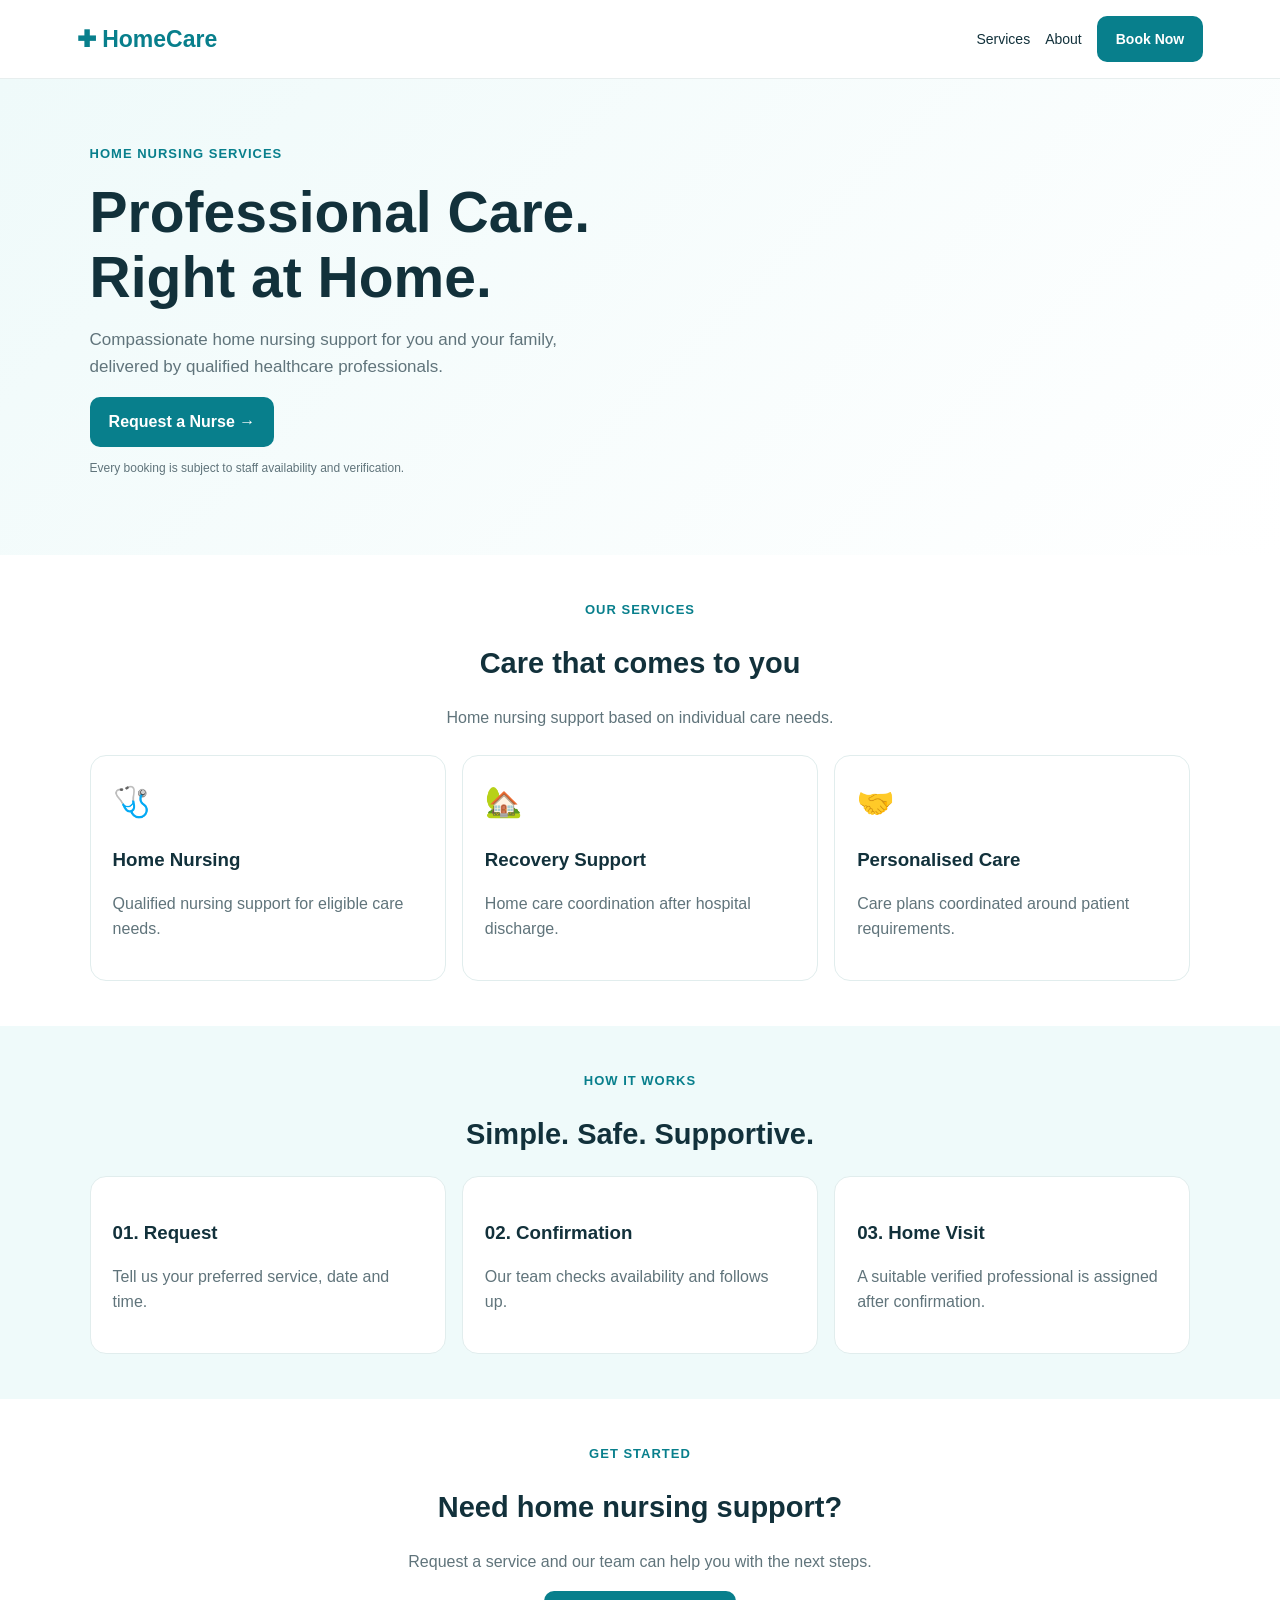
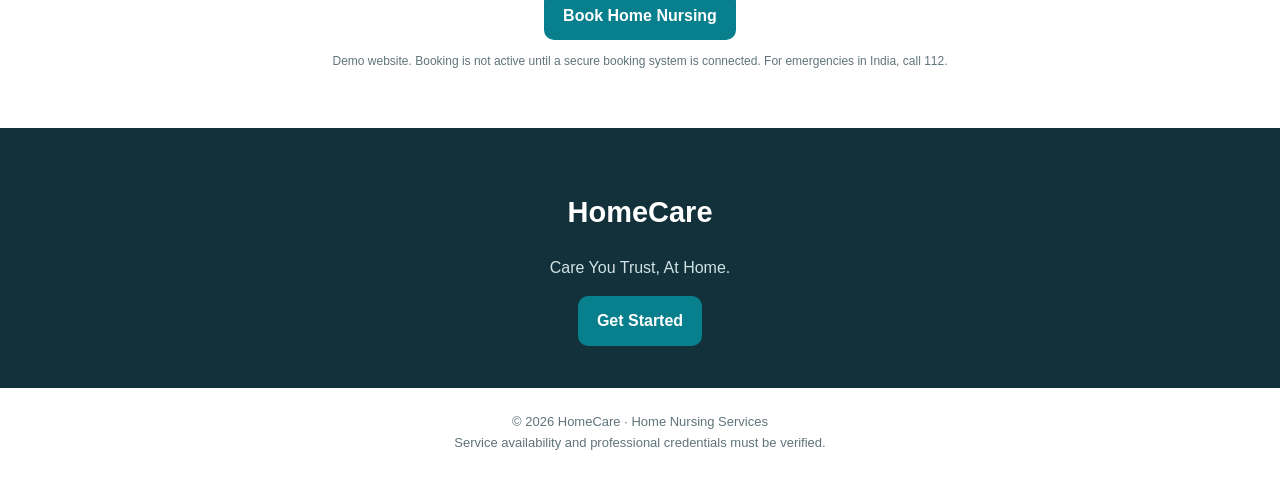
==== index.html @ a0c60fb2 "Create index.html" ====
<!DOCTYPE html>
<html lang="en">
<head>
<meta charset="UTF-8">
<meta name="viewport" content="width=device-width, initial-scale=1.0">
<meta name="theme-color" content="#087f8c">
<title>HomeCare | Home Nursing Services</title>
<style>
:root {
  --teal: #087f8c;
  --dark: #12313b;
  --light: #effafa;
  --muted: #60747b;
}
* { box-sizing: border-box; }
body {
  margin: 0;
  font-family: Arial, sans-serif;
  color: var(--dark);
  background: #fff;
  line-height: 1.6;
}
header {
  padding: 16px 6%;
  display: flex;
  align-items: center;
  justify-content: space-between;
  gap: 12px;
  border-bottom: 1px solid #e7eeee;
}
.logo { font-size: 23px; font-weight: 800; color: var(--teal); }
nav { display: flex; gap: 15px; align-items: center; }
nav a { color: var(--dark); text-decoration: none; font-size: 14px; }
.btn {
  display: inline-block;
  background: var(--teal);
  color: white;
  padding: 12px 19px;
  border-radius: 10px;
  text-decoration: none;
  border: 0;
  font-weight: 700;
  cursor: pointer;
}
.hero {
  padding: 65px 7%;
  background: linear-gradient(135deg, #effafa, #fff);
}
.tag {
  color: var(--teal);
  font-weight: 700;
  font-size: 13px;
  letter-spacing: 1px;
}
h1 { font-size: clamp(34px, 7vw, 57px); line-height: 1.13; margin: 15px 0; }
h2 { font-size: 29px; line-height: 1.25; }
p { color: var(--muted); }
.hero p { max-width: 530px; font-size: 17px; }
section { padding: 45px 7%; }
.center { text-align: center; }
.cards {
  display: grid;
  grid-template-columns: repeat(3, minmax(0, 1fr));
  gap: 16px;
  margin-top: 24px;
}
.card {
  border: 1px solid #e1eded;
  border-radius: 16px;
  padding: 22px;
  background: white;
}
.card .emoji { font-size: 30px; }
.card h3 { margin-bottom: 5px; }
.steps { background: var(--light); }
.cta {
  background: var(--dark);
  color: white;
  text-align: center;
  padding: 42px 7%;
}
.cta p { color: #d1e2e4; }
footer {
  padding: 24px;
  text-align: center;
  font-size: 13px;
  color: var(--muted);
}
@media(max-width:650px) {
  header { padding: 13px 5%; }
  nav { gap: 10px; }
  nav a { font-size: 12px; }
  .logo { font-size: 19px; }
  .cards { grid-template-columns: 1fr; }
  .hero { padding: 48px 6%; }
  section { padding: 36px 6%; }
}
</style>
</head>
<body>

<header>
  <div class="logo">✚ HomeCare</div>
  <nav>
    <a href="#services">Services</a>
    <a href="#about">About</a>
    <a class="btn" href="#booking">Book Now</a>
  </nav>
</header>

<main>
<section class="hero">
  <div class="tag">HOME NURSING SERVICES</div>
  <h1>Professional Care.<br>Right at Home.</h1>
  <p>
    Compassionate home nursing support for you and
    your family, delivered by qualified healthcare
    professionals.
  </p>
  <a class="btn" href="#booking">Request a Nurse →</a>
  <p style="font-size:12px">
    Every booking is subject to staff availability and verification.
  </p>
</section>

<section id="services">
  <div class="center">
    <div class="tag">OUR SERVICES</div>
    <h2>Care that comes to you</h2>
    <p>Home nursing support based on individual care needs.</p>
  </div>
  <div class="cards">
    <article class="card">
      <div class="emoji">🩺</div>
      <h3>Home Nursing</h3>
      <p>Qualified nursing support for eligible care needs.</p>
    </article>
    <article class="card">
      <div class="emoji">🏡</div>
      <h3>Recovery Support</h3>
      <p>Home care coordination after hospital discharge.</p>
    </article>
    <article class="card">
      <div class="emoji">🤝</div>
      <h3>Personalised Care</h3>
      <p>Care plans coordinated around patient requirements.</p>
    </article>
  </div>
</section>

<section class="steps" id="about">
  <div class="center">
    <div class="tag">HOW IT WORKS</div>
    <h2>Simple. Safe. Supportive.</h2>
  </div>
  <div class="cards">
    <article class="card">
      <h3>01. Request</h3>
      <p>Tell us your preferred service, date and time.</p>
    </article>
    <article class="card">
      <h3>02. Confirmation</h3>
      <p>Our team checks availability and follows up.</p>
    </article>
    <article class="card">
      <h3>03. Home Visit</h3>
      <p>A suitable verified professional is assigned after confirmation.</p>
    </article>
  </div>
</section>

<section class="center" id="booking">
  <div class="tag">GET STARTED</div>
  <h2>Need home nursing support?</h2>
  <p>Request a service and our team can help you with the next steps.</p>
  <a class="btn" href="booking.html">Book Home Nursing</a>
  <p style="font-size:12px">
    Demo website. Booking is not active until a secure booking system is connected.
    For emergencies in India, call 112.
  </p>
</section>

<section class="cta">
  <h2>HomeCare</h2>
  <p>Care You Trust, At Home.</p>
  <a class="btn" href="booking.html">Get Started</a>
</section>
</main>

<footer>
  © 2026 HomeCare · Home Nursing Services
  <br>Service availability and professional credentials must be verified.
</footer>

</body>
</html>
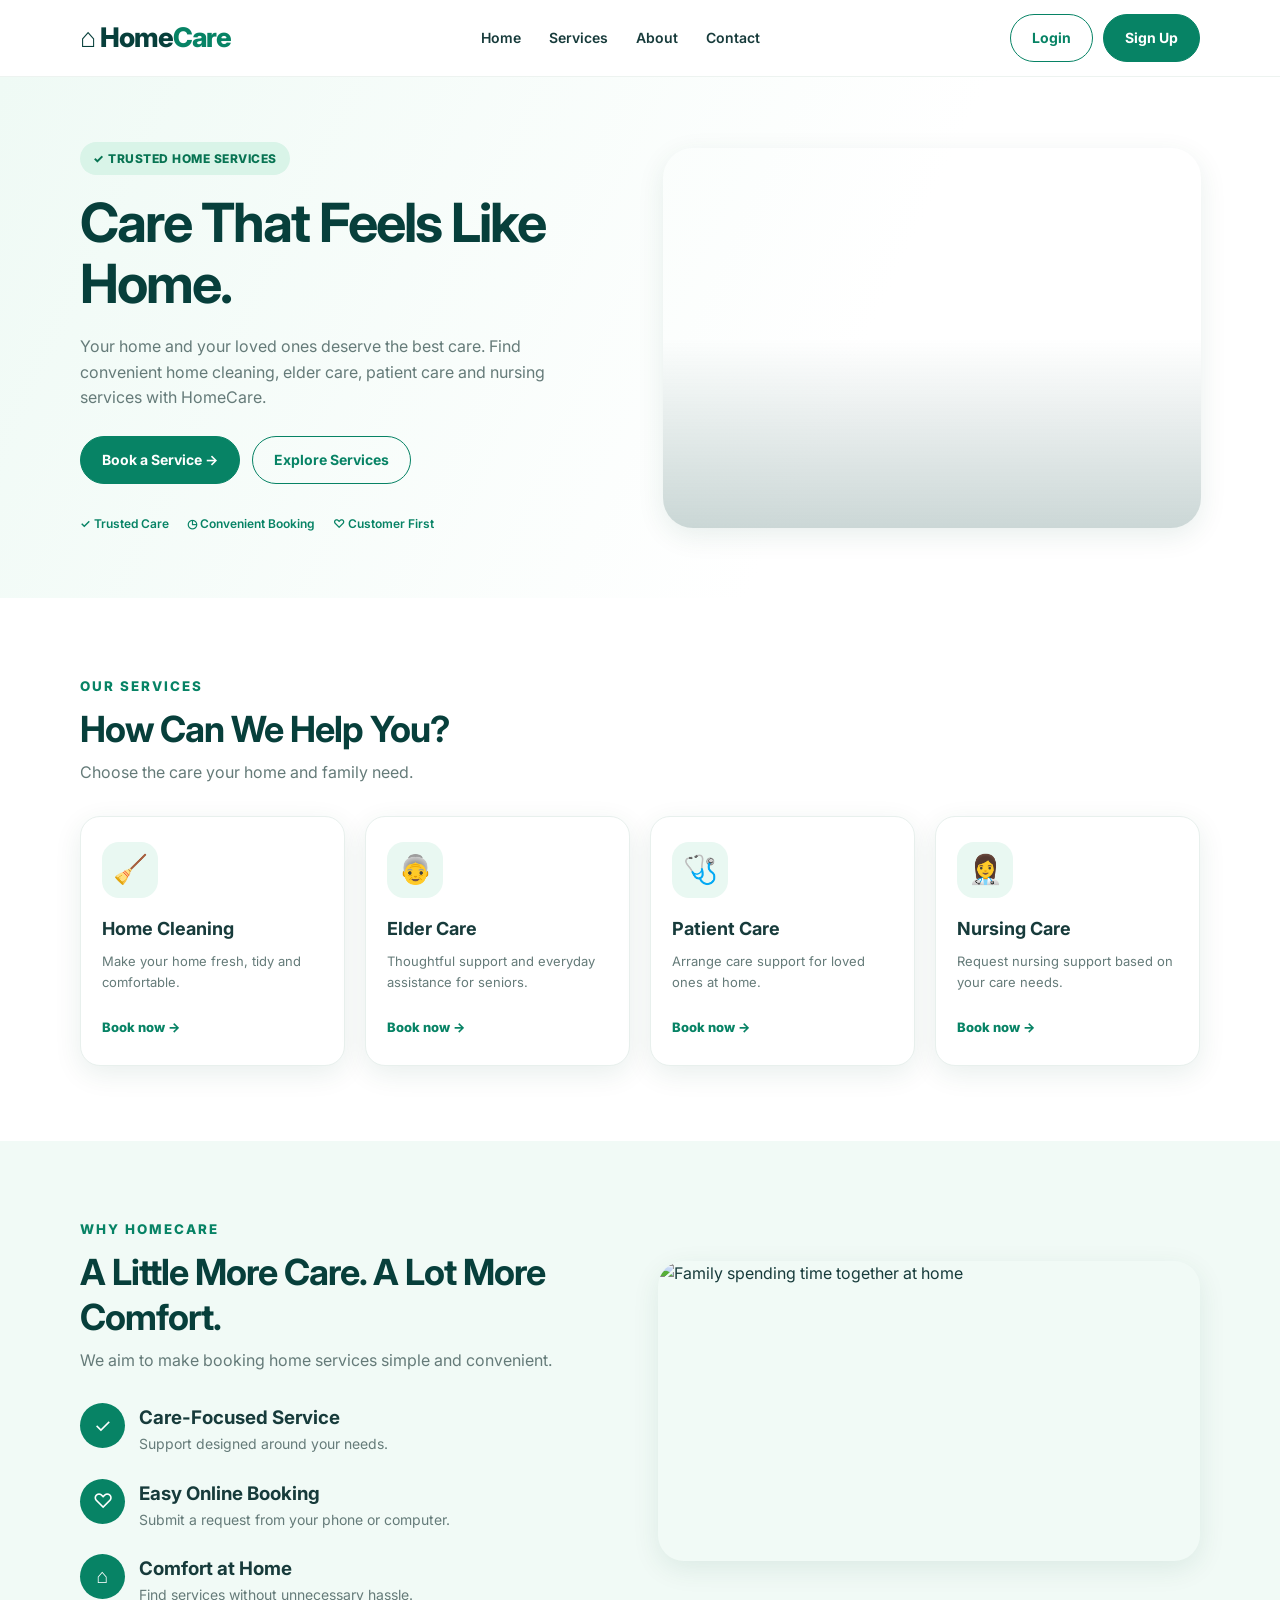
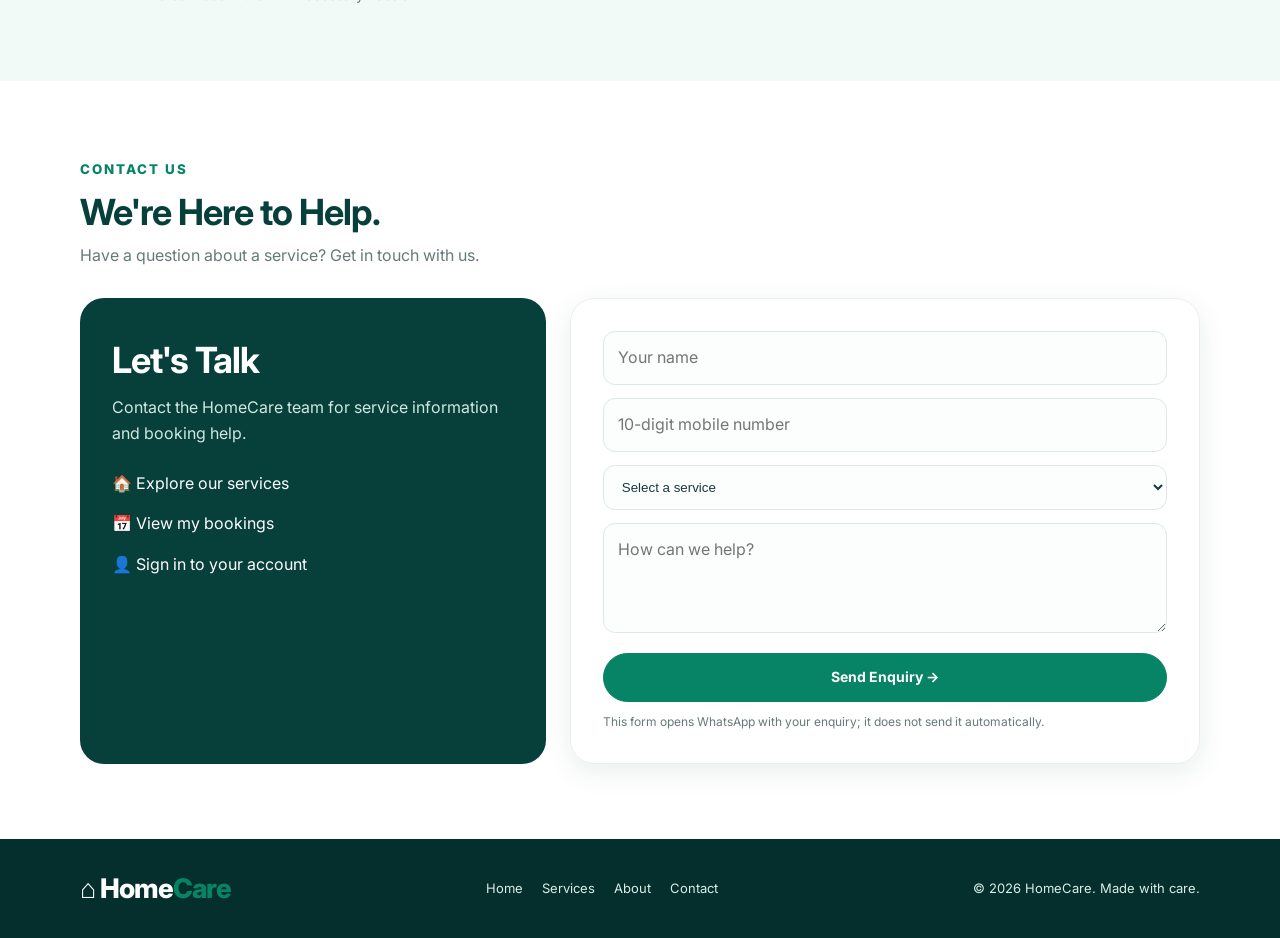
==== commit e91a793f: "Update index.html" ====
--- a/index.html
+++ b/index.html
@@ -1,197 +1,569 @@
-
 <!DOCTYPE html>
 <html lang="en">
 <head>
-<meta charset="UTF-8">
-<meta name="viewport" content="width=device-width, initial-scale=1.0">
-<meta name="theme-color" content="#087f8c">
-<title>HomeCare | Home Nursing Services</title>
-<style>
-:root {
-  --teal: #087f8c;
-  --dark: #12313b;
-  --light: #effafa;
-  --muted: #60747b;
-}
-* { box-sizing: border-box; }
-body {
-  margin: 0;
-  font-family: Arial, sans-serif;
-  color: var(--dark);
-  background: #fff;
-  line-height: 1.6;
-}
-header {
-  padding: 16px 6%;
-  display: flex;
-  align-items: center;
-  justify-content: space-between;
-  gap: 12px;
-  border-bottom: 1px solid #e7eeee;
-}
-.logo { font-size: 23px; font-weight: 800; color: var(--teal); }
-nav { display: flex; gap: 15px; align-items: center; }
-nav a { color: var(--dark); text-decoration: none; font-size: 14px; }
-.btn {
-  display: inline-block;
-  background: var(--teal);
-  color: white;
-  padding: 12px 19px;
-  border-radius: 10px;
-  text-decoration: none;
-  border: 0;
-  font-weight: 700;
-  cursor: pointer;
-}
-.hero {
-  padding: 65px 7%;
-  background: linear-gradient(135deg, #effafa, #fff);
-}
-.tag {
-  color: var(--teal);
-  font-weight: 700;
-  font-size: 13px;
-  letter-spacing: 1px;
-}
-h1 { font-size: clamp(34px, 7vw, 57px); line-height: 1.13; margin: 15px 0; }
-h2 { font-size: 29px; line-height: 1.25; }
-p { color: var(--muted); }
-.hero p { max-width: 530px; font-size: 17px; }
-section { padding: 45px 7%; }
-.center { text-align: center; }
-.cards {
-  display: grid;
-  grid-template-columns: repeat(3, minmax(0, 1fr));
-  gap: 16px;
-  margin-top: 24px;
-}
-.card {
-  border: 1px solid #e1eded;
-  border-radius: 16px;
-  padding: 22px;
-  background: white;
-}
-.card .emoji { font-size: 30px; }
-.card h3 { margin-bottom: 5px; }
-.steps { background: var(--light); }
-.cta {
-  background: var(--dark);
-  color: white;
-  text-align: center;
-  padding: 42px 7%;
-}
-.cta p { color: #d1e2e4; }
-footer {
-  padding: 24px;
-  text-align: center;
-  font-size: 13px;
-  color: var(--muted);
-}
-@media(max-width:650px) {
-  header { padding: 13px 5%; }
-  nav { gap: 10px; }
-  nav a { font-size: 12px; }
-  .logo { font-size: 19px; }
-  .cards { grid-template-columns: 1fr; }
-  .hero { padding: 48px 6%; }
-  section { padding: 36px 6%; }
-}
-</style>
+  <meta charset="UTF-8">
+  <meta name="viewport" content="width=device-width, initial-scale=1.0">
+  <meta name="theme-color" content="#087f63">
+  <title>HomeCare | Care That Feels Like Home</title>
+  <meta name="description" content="Book trusted home cleaning, elder care, patient care and nursing services with HomeCare.">
+
+  <link rel="preconnect" href="https://fonts.googleapis.com">
+  <link href="https://fonts.googleapis.com/css2?family=Inter:wght@400;500;600;700;800&display=swap" rel="stylesheet">
+
+  <style>
+    :root {
+      --green: #078365;
+      --dark: #073f3b;
+      --mint: #e9f8f2;
+      --text: #173b3b;
+      --muted: #657b79;
+      --white: #ffffff;
+      --shadow: 0 8px 28px rgba(5, 75, 58, .09);
+    }
+
+    * { box-sizing: border-box; margin: 0; padding: 0; }
+
+    html { scroll-behavior: smooth; }
+
+    body {
+      font-family: Inter, sans-serif;
+      color: var(--text);
+      background: #fff;
+      line-height: 1.6;
+    }
+
+    a { text-decoration: none; color: inherit; }
+    button, input, textarea { font: inherit; }
+
+    .container {
+      width: min(1120px, 90%);
+      margin: auto;
+    }
+
+    header {
+      position: sticky;
+      top: 0;
+      z-index: 10;
+      background: rgba(255,255,255,.94);
+      backdrop-filter: blur(14px);
+      border-bottom: 1px solid #edf3f0;
+    }
+
+    nav {
+      min-height: 76px;
+      display: flex;
+      justify-content: space-between;
+      align-items: center;
+      gap: 20px;
+    }
+
+    .logo {
+      font-size: 27px;
+      font-weight: 800;
+      color: var(--dark);
+      letter-spacing: -1px;
+    }
+
+    .logo span { color: var(--green); }
+
+    .navlinks {
+      display: flex;
+      align-items: center;
+      gap: 28px;
+      font-size: 14px;
+      font-weight: 600;
+    }
+
+    .navlinks a:hover { color: var(--green); }
+
+    .nav-actions { display: flex; gap: 10px; }
+
+    .btn {
+      display: inline-flex;
+      justify-content: center;
+      align-items: center;
+      gap: 8px;
+      padding: 12px 21px;
+      border: 1px solid var(--green);
+      border-radius: 30px;
+      background: var(--green);
+      color: white;
+      font-weight: 700;
+      font-size: 14px;
+      cursor: pointer;
+      transition: .25s ease;
+    }
+
+    .btn:hover {
+      transform: translateY(-3px);
+      box-shadow: 0 8px 20px #07836535;
+    }
+
+    .btn.outline {
+      background: transparent;
+      color: var(--green);
+    }
+
+    .hero {
+      background: linear-gradient(115deg, #effaf5, #fff 65%);
+      padding: 65px 0;
+      overflow: hidden;
+    }
+
+    .hero-grid {
+      display: grid;
+      grid-template-columns: 1fr 1fr;
+      gap: 45px;
+      align-items: center;
+    }
+
+    .eyebrow {
+      display: inline-block;
+      padding: 7px 13px;
+      background: #d9f4e8;
+      color: #087453;
+      border-radius: 30px;
+      font-size: 12px;
+      font-weight: 800;
+      letter-spacing: .5px;
+      margin-bottom: 18px;
+    }
+
+    h1 {
+      font-size: clamp(35px, 4.5vw, 54px);
+      line-height: 1.12;
+      letter-spacing: -2px;
+      color: var(--dark);
+      margin-bottom: 20px;
+    }
+
+    .hero p {
+      max-width: 510px;
+      color: var(--muted);
+      margin-bottom: 25px;
+    }
+
+    .hero-buttons { display: flex; gap: 12px; flex-wrap: wrap; }
+
+    .hero-image {
+      min-height: 380px;
+      border-radius: 30px;
+      background:
+        linear-gradient(0deg, #073f3b35, transparent 50%),
+        url("https://images.unsplash.com/photo-1581578731548-c64695cc6952?auto=format&fit=crop&w=1000&q=85")
+        center / cover;
+      box-shadow: var(--shadow);
+      animation: floatIn .8s ease both;
+    }
+
+    .trust-row {
+      display: flex;
+      flex-wrap: wrap;
+      gap: 18px;
+      margin-top: 30px;
+      font-size: 12px;
+      font-weight: 600;
+    }
+
+    .trust-row span { color: var(--green); }
+
+    section { padding: 75px 0; }
+
+    .section-heading { margin-bottom: 30px; }
+
+    .section-heading small {
+      color: var(--green);
+      font-weight: 800;
+      letter-spacing: 2px;
+    }
+
+    h2 {
+      color: var(--dark);
+      font-size: clamp(27px, 3vw, 36px);
+      line-height: 1.25;
+      margin: 8px 0;
+      letter-spacing: -1px;
+    }
+
+    .section-heading p { color: var(--muted); }
+
+    .service-grid {
+      display: grid;
+      grid-template-columns: repeat(4, 1fr);
+      gap: 20px;
+    }
+
+    .service-card {
+      padding: 25px 21px;
+      border: 1px solid #e8f0ed;
+      border-radius: 20px;
+      background: white;
+      box-shadow: var(--shadow);
+      transition: transform .25s, border-color .25s;
+    }
+
+    .service-card:hover {
+      transform: translateY(-8px);
+      border-color: #8bd8bd;
+    }
+
+    .service-icon {
+      width: 56px;
+      height: 56px;
+      display: grid;
+      place-items: center;
+      background: var(--mint);
+      border-radius: 17px;
+      font-size: 28px;
+      margin-bottom: 17px;
+    }
+
+    .service-card h3 { margin-bottom: 8px; font-size: 18px; }
+    .service-card p { color: var(--muted); font-size: 13px; min-height: 63px; }
+    .service-card a { color: var(--green); font-weight: 800; font-size: 13px; }
+
+    .why { background: #f1faf6; }
+
+    .why-grid {
+      display: grid;
+      grid-template-columns: 1fr 1fr;
+      gap: 35px;
+      align-items: center;
+    }
+
+    .feature {
+      display: flex;
+      gap: 14px;
+      margin-top: 23px;
+    }
+
+    .feature-icon {
+      min-width: 45px;
+      height: 45px;
+      border-radius: 50%;
+      background: var(--green);
+      color: white;
+      display: grid;
+      place-items: center;
+      font-size: 20px;
+    }
+
+    .feature p { color: var(--muted); font-size: 14px; }
+
+    .family-image {
+      width: 100%;
+      min-height: 300px;
+      border-radius: 26px;
+      object-fit: cover;
+      box-shadow: var(--shadow);
+    }
+
+    .contact-grid {
+      display: grid;
+      grid-template-columns: .85fr 1.15fr;
+      gap: 24px;
+    }
+
+    .contact-info, .contact-form {
+      padding: 32px;
+      border-radius: 24px;
+    }
+
+    .contact-info { background: var(--dark); color: white; }
+    .contact-info h2 { color: white; }
+    .contact-info p { color: #d1e8e0; margin: 12px 0 24px; }
+    .contact-info a { display: block; margin: 15px 0; overflow-wrap: anywhere; }
+
+    .contact-form {
+      border: 1px solid #e8f0ed;
+      box-shadow: var(--shadow);
+    }
+
+    .contact-form input, .contact-form textarea,
+    .contact-form select {
+      width: 100%;
+      padding: 13px 14px;
+      border: 1px solid #dce9e4;
+      border-radius: 12px;
+      margin-bottom: 13px;
+      background: #fbfefd;
+      color: var(--text);
+      outline-color: var(--green);
+    }
+
+    .contact-form textarea { min-height: 110px; resize: vertical; }
+    .contact-form .btn { width: 100%; }
+
+    footer {
+      background: #052f2d;
+      color: #d8eee6;
+      padding: 28px 0;
+      font-size: 13px;
+    }
+
+    .footer-row {
+      display: flex;
+      justify-content: space-between;
+      align-items: center;
+      gap: 18px;
+      flex-wrap: wrap;
+    }
+
+    .footer-row a { margin-right: 15px; }
+
+    .reveal {
+      opacity: 0;
+      transform: translateY(22px);
+      transition: opacity .7s ease, transform .7s ease;
+    }
+
+    .reveal.visible { opacity: 1; transform: translateY(0); }
+
+    @keyframes floatIn {
+      from { opacity: 0; transform: translateY(18px) scale(.98); }
+      to { opacity: 1; transform: translateY(0) scale(1); }
+    }
+
+    @media (max-width: 850px) {
+      .navlinks { gap: 14px; }
+      .service-grid { grid-template-columns: repeat(2, 1fr); }
+      .hero-grid, .why-grid { grid-template-columns: 1fr; }
+      .hero-image { min-height: 330px; }
+      .contact-grid { grid-template-columns: 1fr; }
+    }
+
+    @media (max-width: 560px) {
+      .container { width: 91%; }
+      nav { min-height: 68px; flex-wrap: wrap; padding: 12px 0; }
+      .logo { font-size: 23px; }
+      .navlinks { order: 3; width: 100%; justify-content: space-between; gap: 8px; font-size: 12px; }
+      .nav-actions .btn { padding: 9px 13px; font-size: 12px; }
+      .hero { padding: 42px 0; }
+      h1 { font-size: 38px; letter-spacing: -1.5px; }
+      .hero-image { min-height: 260px; }
+      section { padding: 52px 0; }
+      .service-grid { grid-template-columns: 1fr; gap: 14px; }
+      .service-card p { min-height: auto; margin-bottom: 12px; }
+      .contact-info, .contact-form { padding: 23px; }
+      .trust-row { gap: 10px; }
+    }
+
+    @media (prefers-reduced-motion: reduce) {
+      *, *::before, *::after {
+        animation-duration: .01ms !important;
+        transition-duration: .01ms !important;
+        scroll-behavior: auto !important;
+      }
+    }
+  </style>
 </head>
+
 <body>
-
 <header>
-  <div class="logo">✚ HomeCare</div>
-  <nav>
-    <a href="#services">Services</a>
-    <a href="#about">About</a>
-    <a class="btn" href="#booking">Book Now</a>
+  <nav class="container">
+    <a class="logo" href="index.html">⌂ Home<span>Care</span></a>
+
+    <div class="navlinks">
+      <a href="#home">Home</a>
+      <a href="#services">Services</a>
+      <a href="#about">About</a>
+      <a href="#contact">Contact</a>
+    </div>
+
+    <div class="nav-actions">
+      <a class="btn outline" href="login.html">Login</a>
+      <a class="btn" href="register.html">Sign Up</a>
+    </div>
   </nav>
 </header>
 
 <main>
-<section class="hero">
-  <div class="tag">HOME NURSING SERVICES</div>
-  <h1>Professional Care.<br>Right at Home.</h1>
-  <p>
-    Compassionate home nursing support for you and
-    your family, delivered by qualified healthcare
-    professionals.
-  </p>
-  <a class="btn" href="#booking">Request a Nurse →</a>
-  <p style="font-size:12px">
-    Every booking is subject to staff availability and verification.
-  </p>
-</section>
-
-<section id="services">
-  <div class="center">
-    <div class="tag">OUR SERVICES</div>
-    <h2>Care that comes to you</h2>
-    <p>Home nursing support based on individual care needs.</p>
+  <section class="hero" id="home">
+    <div class="container hero-grid">
+      <div>
+        <span class="eyebrow">✓ TRUSTED HOME SERVICES</span>
+        <h1>Care That Feels Like Home.</h1>
+        <p>
+          Your home and your loved ones deserve the best care.
+          Find convenient home cleaning, elder care, patient care
+          and nursing services with HomeCare.
+        </p>
+        <div class="hero-buttons">
+          <a class="btn" href="services.html">Book a Service →</a>
+          <a class="btn outline" href="#services">Explore Services</a>
+        </div>
+        <div class="trust-row">
+          <span>✓ Trusted Care</span>
+          <span>◷ Convenient Booking</span>
+          <span>♡ Customer First</span>
+        </div>
+      </div>
+      <div class="hero-image" role="img" aria-label="Home cleaning professional"></div>
+    </div>
+  </section>
+
+  <section id="services">
+    <div class="container">
+      <div class="section-heading reveal">
+        <small>OUR SERVICES</small>
+        <h2>How Can We Help You?</h2>
+        <p>Choose the care your home and family need.</p>
+      </div>
+
+      <div class="service-grid">
+        <article class="service-card reveal">
+          <div class="service-icon">🧹</div>
+          <h3>Home Cleaning</h3>
+          <p>Make your home fresh, tidy and comfortable.</p>
+          <a href="services.html">Book now →</a>
+        </article>
+
+        <article class="service-card reveal">
+          <div class="service-icon">👵</div>
+          <h3>Elder Care</h3>
+          <p>Thoughtful support and everyday assistance for seniors.</p>
+          <a href="services.html">Book now →</a>
+        </article>
+
+        <article class="service-card reveal">
+          <div class="service-icon">🩺</div>
+          <h3>Patient Care</h3>
+          <p>Arrange care support for loved ones at home.</p>
+          <a href="services.html">Book now →</a>
+        </article>
+
+        <article class="service-card reveal">
+          <div class="service-icon">👩‍⚕️</div>
+          <h3>Nursing Care</h3>
+          <p>Request nursing support based on your care needs.</p>
+          <a href="services.html">Book now →</a>
+        </article>
+      </div>
+    </div>
+  </section>
+
+  <section class="why" id="about">
+    <div class="container why-grid">
+      <div class="reveal">
+        <div class="section-heading">
+          <small>WHY HOMECARE</small>
+          <h2>A Little More Care. A Lot More Comfort.</h2>
+          <p>We aim to make booking home services simple and convenient.</p>
+        </div>
+
+        <div class="feature">
+          <div class="feature-icon">✓</div>
+          <div><h3>Care-Focused Service</h3><p>Support designed around your needs.</p></div>
+        </div>
+        <div class="feature">
+          <div class="feature-icon">♡</div>
+          <div><h3>Easy Online Booking</h3><p>Submit a request from your phone or computer.</p></div>
+        </div>
+        <div class="feature">
+          <div class="feature-icon">⌂</div>
+          <div><h3>Comfort at Home</h3><p>Find services without unnecessary hassle.</p></div>
+        </div>
+      </div>
+
+      <img class="family-image reveal"
+        src="https://images.unsplash.com/photo-1511895426328-dc8714191300?auto=format&fit=crop&w=1000&q=85"
+        alt="Family spending time together at home"
+        loading="lazy">
+    </div>
+  </section>
+
+  <section id="contact">
+    <div class="container">
+      <div class="section-heading reveal">
+        <small>CONTACT US</small>
+        <h2>We're Here to Help.</h2>
+        <p>Have a question about a service? Get in touch with us.</p>
+      </div>
+
+      <div class="contact-grid">
+        <div class="contact-info reveal">
+          <h2>Let's Talk</h2>
+          <p>Contact the HomeCare team for service information and booking help.</p>
+          <a href="services.html">🏠 Explore our services</a>
+          <a href="mybookings.html">📅 View my bookings</a>
+          <a href="login.html">👤 Sign in to your account</a>
+        </div>
+
+        <form class="contact-form reveal" id="contactForm">
+          <input id="contactName" type="text" placeholder="Your name" required>
+          <input id="contactPhone" type="tel" inputmode="numeric"
+            pattern="[0-9]{10}" maxlength="10"
+            placeholder="10-digit mobile number" required>
+          <select id="contactService" required>
+            <option value="">Select a service</option>
+            <option>Home Cleaning</option>
+            <option>Elder Care</option>
+            <option>Patient Care</option>
+            <option>Nursing Care</option>
+          </select>
+          <textarea id="contactMessage" placeholder="How can we help?" required></textarea>
+          <button class="btn" type="submit">Send Enquiry →</button>
+          <p style="font-size:12px;color:#657b79;margin-top:10px">
+            This form opens WhatsApp with your enquiry; it does not send it automatically.
+          </p>
+        </form>
+      </div>
+    </div>
+  </section>
+</main>
+
+<footer>
+  <div class="container footer-row">
+    <a class="logo" href="#home" style="color:white">⌂ Home<span>Care</span></a>
+    <div>
+      <a href="#home">Home</a>
+      <a href="#services">Services</a>
+      <a href="#about">About</a>
+      <a href="#contact">Contact</a>
+    </div>
+    <p>© <span id="year"></span> HomeCare. Made with care.</p>
   </div>
-  <div class="cards">
-    <article class="card">
-      <div class="emoji">🩺</div>
-      <h3>Home Nursing</h3>
-      <p>Qualified nursing support for eligible care needs.</p>
-    </article>
-    <article class="card">
-      <div class="emoji">🏡</div>
-      <h3>Recovery Support</h3>
-      <p>Home care coordination after hospital discharge.</p>
-    </article>
-    <article class="card">
-      <div class="emoji">🤝</div>
-      <h3>Personalised Care</h3>
-      <p>Care plans coordinated around patient requirements.</p>
-    </article>
-  </div>
-</section>
-
-<section class="steps" id="about">
-  <div class="center">
-    <div class="tag">HOW IT WORKS</div>
-    <h2>Simple. Safe. Supportive.</h2>
-  </div>
-  <div class="cards">
-    <article class="card">
-      <h3>01. Request</h3>
-      <p>Tell us your preferred service, date and time.</p>
-    </article>
-    <article class="card">
-      <h3>02. Confirmation</h3>
-      <p>Our team checks availability and follows up.</p>
-    </article>
-    <article class="card">
-      <h3>03. Home Visit</h3>
-      <p>A suitable verified professional is assigned after confirmation.</p>
-    </article>
-  </div>
-</section>
-
-<section class="center" id="booking">
-  <div class="tag">GET STARTED</div>
-  <h2>Need home nursing support?</h2>
-  <p>Request a service and our team can help you with the next steps.</p>
-  <a class="btn" href="booking.html">Book Home Nursing</a>
-  <p style="font-size:12px">
-    Demo website. Booking is not active until a secure booking system is connected.
-    For emergencies in India, call 112.
-  </p>
-</section>
-
-<section class="cta">
-  <h2>HomeCare</h2>
-  <p>Care You Trust, At Home.</p>
-  <a class="btn" href="booking.html">Get Started</a>
-</section>
-</main>
-
-<footer>
-  © 2026 HomeCare · Home Nursing Services
-  <br>Service availability and professional credentials must be verified.
 </footer>
 
+<script>
+  document.getElementById("year").textContent = new Date().getFullYear();
+
+  const observer = new IntersectionObserver(entries => {
+    entries.forEach(entry => {
+      if (entry.isIntersecting) {
+        entry.target.classList.add("visible");
+        observer.unobserve(entry.target);
+      }
+    });
+  }, { threshold: 0.12 });
+
+  document.querySelectorAll(".reveal").forEach(el => observer.observe(el));
+
+  document.getElementById("contactForm").addEventListener("submit", function(e) {
+    e.preventDefault();
+
+    // Replace this with your official HomeCare WhatsApp number.
+    const HOMECARE_WHATSAPP = "91XXXXXXXXXX";
+
+    if (HOMECARE_WHATSAPP.includes("X")) {
+      alert("Contact form ready! Add your official HomeCare WhatsApp number in the code.");
+      return;
+    }
+
+    const message = [
+      "HomeCare Enquiry",
+      "Name: " + document.getElementById("contactName").value,
+      "Phone: " + document.getElementById("contactPhone").value,
+      "Service: " + document.getElementById("contactService").value,
+      "Message: " + document.getElementById("contactMessage").value
+    ].join("\n");
+
+    window.open(
+      "https://wa.me/" + HOMECARE_WHATSAPP + "?text=" + encodeURIComponent(message),
+      "_blank",
+      "noopener,noreferrer"
+    );
+  });
+</script>
 </body>
 </html>
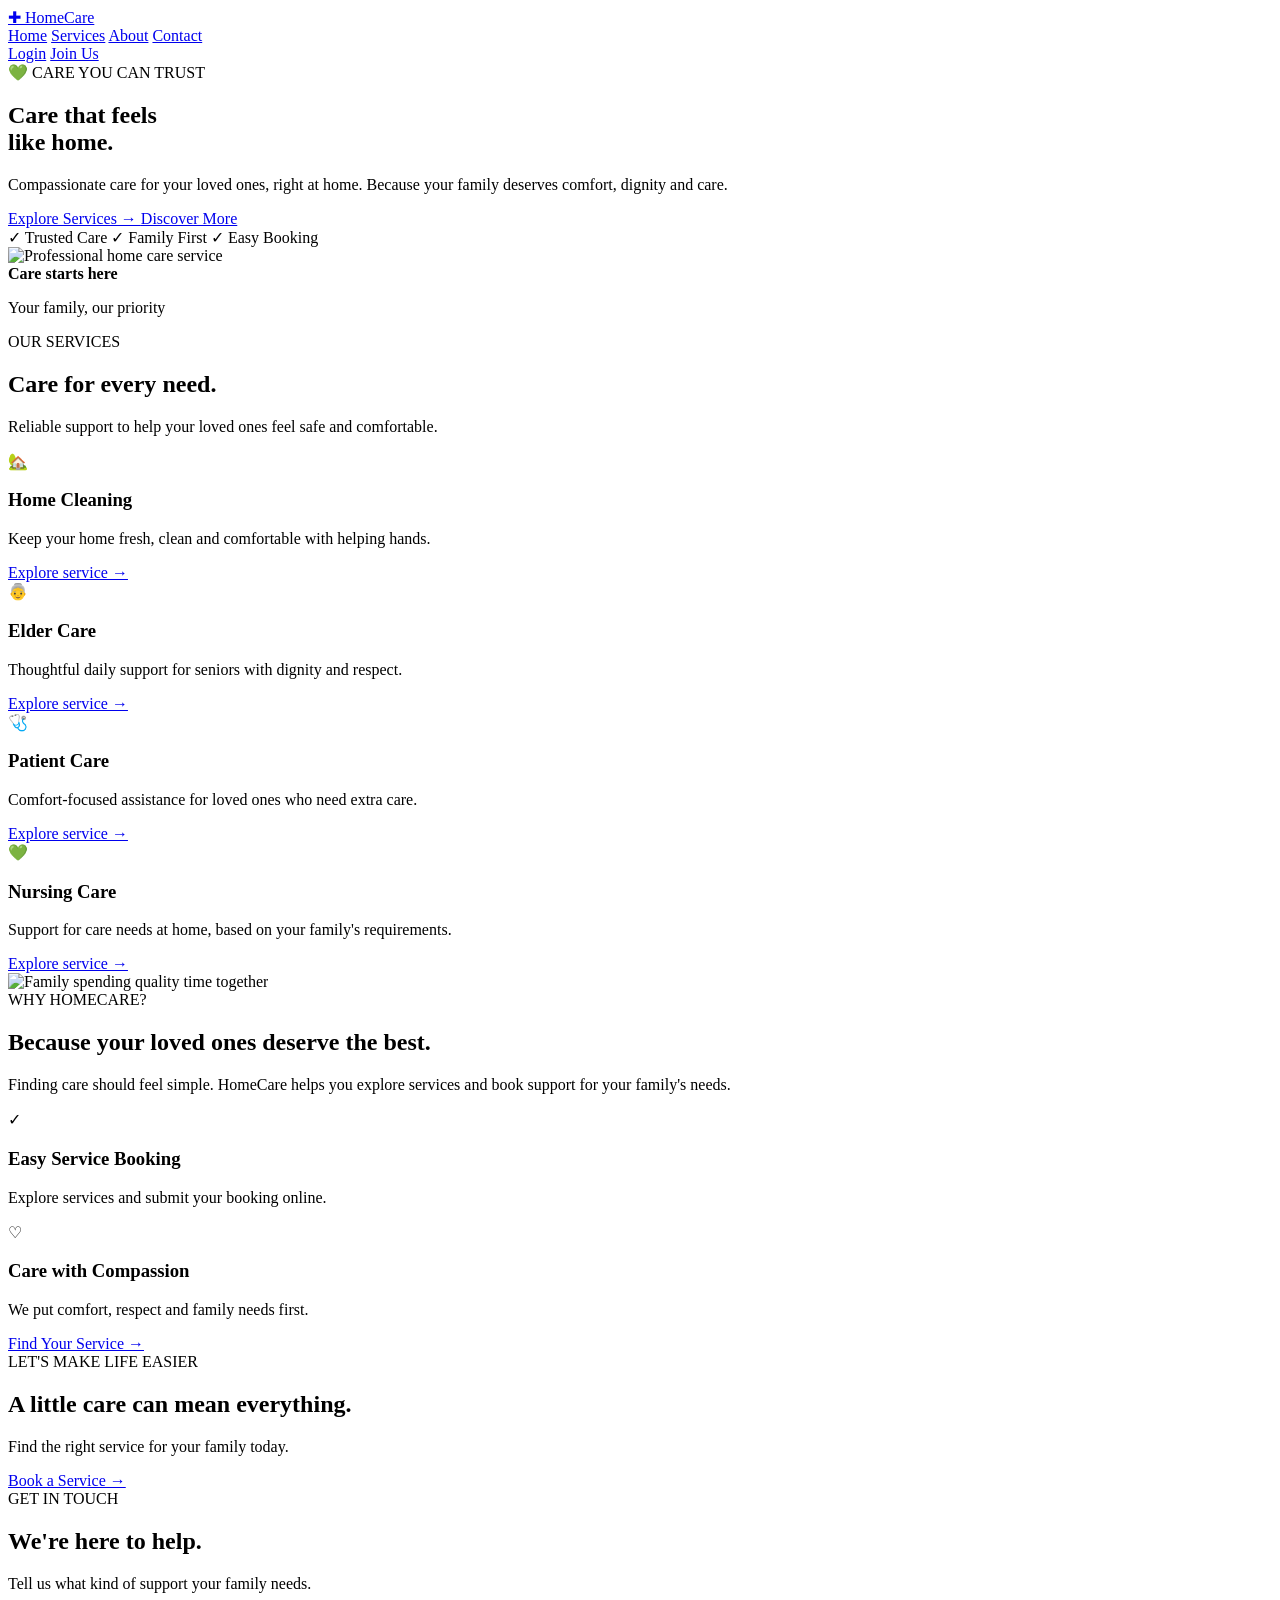
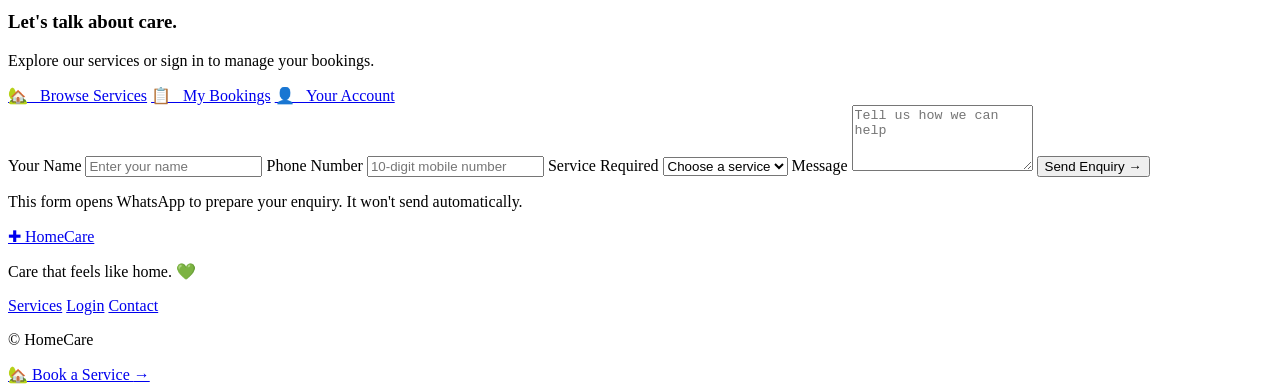
==== commit f84ef277: "Update index.html" ====
--- a/index.html
+++ b/index.html
@@ -3,567 +3,260 @@
 <head>
   <meta charset="UTF-8">
   <meta name="viewport" content="width=device-width, initial-scale=1.0">
-  <meta name="theme-color" content="#087f63">
+  <meta name="theme-color" content="#078365">
+  <meta name="description" content="Trusted home care services for your family.">
   <title>HomeCare | Care That Feels Like Home</title>
-  <meta name="description" content="Book trusted home cleaning, elder care, patient care and nursing services with HomeCare.">
 
   <link rel="preconnect" href="https://fonts.googleapis.com">
+  <link rel="preconnect" href="https://fonts.gstatic.com" crossorigin>
   <link href="https://fonts.googleapis.com/css2?family=Inter:wght@400;500;600;700;800&display=swap" rel="stylesheet">
 
-  <style>
-    :root {
-      --green: #078365;
-      --dark: #073f3b;
-      --mint: #e9f8f2;
-      --text: #173b3b;
-      --muted: #657b79;
-      --white: #ffffff;
-      --shadow: 0 8px 28px rgba(5, 75, 58, .09);
-    }
-
-    * { box-sizing: border-box; margin: 0; padding: 0; }
-
-    html { scroll-behavior: smooth; }
-
-    body {
-      font-family: Inter, sans-serif;
-      color: var(--text);
-      background: #fff;
-      line-height: 1.6;
-    }
-
-    a { text-decoration: none; color: inherit; }
-    button, input, textarea { font: inherit; }
-
-    .container {
-      width: min(1120px, 90%);
-      margin: auto;
-    }
-
-    header {
-      position: sticky;
-      top: 0;
-      z-index: 10;
-      background: rgba(255,255,255,.94);
-      backdrop-filter: blur(14px);
-      border-bottom: 1px solid #edf3f0;
-    }
-
-    nav {
-      min-height: 76px;
-      display: flex;
-      justify-content: space-between;
-      align-items: center;
-      gap: 20px;
-    }
-
-    .logo {
-      font-size: 27px;
-      font-weight: 800;
-      color: var(--dark);
-      letter-spacing: -1px;
-    }
-
-    .logo span { color: var(--green); }
-
-    .navlinks {
-      display: flex;
-      align-items: center;
-      gap: 28px;
-      font-size: 14px;
-      font-weight: 600;
-    }
-
-    .navlinks a:hover { color: var(--green); }
-
-    .nav-actions { display: flex; gap: 10px; }
-
-    .btn {
-      display: inline-flex;
-      justify-content: center;
-      align-items: center;
-      gap: 8px;
-      padding: 12px 21px;
-      border: 1px solid var(--green);
-      border-radius: 30px;
-      background: var(--green);
-      color: white;
-      font-weight: 700;
-      font-size: 14px;
-      cursor: pointer;
-      transition: .25s ease;
-    }
-
-    .btn:hover {
-      transform: translateY(-3px);
-      box-shadow: 0 8px 20px #07836535;
-    }
-
-    .btn.outline {
-      background: transparent;
-      color: var(--green);
-    }
-
-    .hero {
-      background: linear-gradient(115deg, #effaf5, #fff 65%);
-      padding: 65px 0;
-      overflow: hidden;
-    }
-
-    .hero-grid {
-      display: grid;
-      grid-template-columns: 1fr 1fr;
-      gap: 45px;
-      align-items: center;
-    }
-
-    .eyebrow {
-      display: inline-block;
-      padding: 7px 13px;
-      background: #d9f4e8;
-      color: #087453;
-      border-radius: 30px;
-      font-size: 12px;
-      font-weight: 800;
-      letter-spacing: .5px;
-      margin-bottom: 18px;
-    }
-
-    h1 {
-      font-size: clamp(35px, 4.5vw, 54px);
-      line-height: 1.12;
-      letter-spacing: -2px;
-      color: var(--dark);
-      margin-bottom: 20px;
-    }
-
-    .hero p {
-      max-width: 510px;
-      color: var(--muted);
-      margin-bottom: 25px;
-    }
-
-    .hero-buttons { display: flex; gap: 12px; flex-wrap: wrap; }
-
-    .hero-image {
-      min-height: 380px;
-      border-radius: 30px;
-      background:
-        linear-gradient(0deg, #073f3b35, transparent 50%),
-        url("https://images.unsplash.com/photo-1581578731548-c64695cc6952?auto=format&fit=crop&w=1000&q=85")
-        center / cover;
-      box-shadow: var(--shadow);
-      animation: floatIn .8s ease both;
-    }
-
-    .trust-row {
-      display: flex;
-      flex-wrap: wrap;
-      gap: 18px;
-      margin-top: 30px;
-      font-size: 12px;
-      font-weight: 600;
-    }
-
-    .trust-row span { color: var(--green); }
-
-    section { padding: 75px 0; }
-
-    .section-heading { margin-bottom: 30px; }
-
-    .section-heading small {
-      color: var(--green);
-      font-weight: 800;
-      letter-spacing: 2px;
-    }
-
-    h2 {
-      color: var(--dark);
-      font-size: clamp(27px, 3vw, 36px);
-      line-height: 1.25;
-      margin: 8px 0;
-      letter-spacing: -1px;
-    }
-
-    .section-heading p { color: var(--muted); }
-
-    .service-grid {
-      display: grid;
-      grid-template-columns: repeat(4, 1fr);
-      gap: 20px;
-    }
-
-    .service-card {
-      padding: 25px 21px;
-      border: 1px solid #e8f0ed;
-      border-radius: 20px;
-      background: white;
-      box-shadow: var(--shadow);
-      transition: transform .25s, border-color .25s;
-    }
-
-    .service-card:hover {
-      transform: translateY(-8px);
-      border-color: #8bd8bd;
-    }
-
-    .service-icon {
-      width: 56px;
-      height: 56px;
-      display: grid;
-      place-items: center;
-      background: var(--mint);
-      border-radius: 17px;
-      font-size: 28px;
-      margin-bottom: 17px;
-    }
-
-    .service-card h3 { margin-bottom: 8px; font-size: 18px; }
-    .service-card p { color: var(--muted); font-size: 13px; min-height: 63px; }
-    .service-card a { color: var(--green); font-weight: 800; font-size: 13px; }
-
-    .why { background: #f1faf6; }
-
-    .why-grid {
-      display: grid;
-      grid-template-columns: 1fr 1fr;
-      gap: 35px;
-      align-items: center;
-    }
-
-    .feature {
-      display: flex;
-      gap: 14px;
-      margin-top: 23px;
-    }
-
-    .feature-icon {
-      min-width: 45px;
-      height: 45px;
-      border-radius: 50%;
-      background: var(--green);
-      color: white;
-      display: grid;
-      place-items: center;
-      font-size: 20px;
-    }
-
-    .feature p { color: var(--muted); font-size: 14px; }
-
-    .family-image {
-      width: 100%;
-      min-height: 300px;
-      border-radius: 26px;
-      object-fit: cover;
-      box-shadow: var(--shadow);
-    }
-
-    .contact-grid {
-      display: grid;
-      grid-template-columns: .85fr 1.15fr;
-      gap: 24px;
-    }
-
-    .contact-info, .contact-form {
-      padding: 32px;
-      border-radius: 24px;
-    }
-
-    .contact-info { background: var(--dark); color: white; }
-    .contact-info h2 { color: white; }
-    .contact-info p { color: #d1e8e0; margin: 12px 0 24px; }
-    .contact-info a { display: block; margin: 15px 0; overflow-wrap: anywhere; }
-
-    .contact-form {
-      border: 1px solid #e8f0ed;
-      box-shadow: var(--shadow);
-    }
-
-    .contact-form input, .contact-form textarea,
-    .contact-form select {
-      width: 100%;
-      padding: 13px 14px;
-      border: 1px solid #dce9e4;
-      border-radius: 12px;
-      margin-bottom: 13px;
-      background: #fbfefd;
-      color: var(--text);
-      outline-color: var(--green);
-    }
-
-    .contact-form textarea { min-height: 110px; resize: vertical; }
-    .contact-form .btn { width: 100%; }
-
-    footer {
-      background: #052f2d;
-      color: #d8eee6;
-      padding: 28px 0;
-      font-size: 13px;
-    }
-
-    .footer-row {
-      display: flex;
-      justify-content: space-between;
-      align-items: center;
-      gap: 18px;
-      flex-wrap: wrap;
-    }
-
-    .footer-row a { margin-right: 15px; }
-
-    .reveal {
-      opacity: 0;
-      transform: translateY(22px);
-      transition: opacity .7s ease, transform .7s ease;
-    }
-
-    .reveal.visible { opacity: 1; transform: translateY(0); }
-
-    @keyframes floatIn {
-      from { opacity: 0; transform: translateY(18px) scale(.98); }
-      to { opacity: 1; transform: translateY(0) scale(1); }
-    }
-
-    @media (max-width: 850px) {
-      .navlinks { gap: 14px; }
-      .service-grid { grid-template-columns: repeat(2, 1fr); }
-      .hero-grid, .why-grid { grid-template-columns: 1fr; }
-      .hero-image { min-height: 330px; }
-      .contact-grid { grid-template-columns: 1fr; }
-    }
-
-    @media (max-width: 560px) {
-      .container { width: 91%; }
-      nav { min-height: 68px; flex-wrap: wrap; padding: 12px 0; }
-      .logo { font-size: 23px; }
-      .navlinks { order: 3; width: 100%; justify-content: space-between; gap: 8px; font-size: 12px; }
-      .nav-actions .btn { padding: 9px 13px; font-size: 12px; }
-      .hero { padding: 42px 0; }
-      h1 { font-size: 38px; letter-spacing: -1.5px; }
-      .hero-image { min-height: 260px; }
-      section { padding: 52px 0; }
-      .service-grid { grid-template-columns: 1fr; gap: 14px; }
-      .service-card p { min-height: auto; margin-bottom: 12px; }
-      .contact-info, .contact-form { padding: 23px; }
-      .trust-row { gap: 10px; }
-    }
-
-    @media (prefers-reduced-motion: reduce) {
-      *, *::before, *::after {
-        animation-duration: .01ms !important;
-        transition-duration: .01ms !important;
-        scroll-behavior: auto !important;
-      }
-    }
-  </style>
+  <!-- Separate CSS file -->
+  <link rel="stylesheet" href="style.css">
 </head>
 
 <body>
-<header>
-  <nav class="container">
-    <a class="logo" href="index.html">⌂ Home<span>Care</span></a>
-
-    <div class="navlinks">
-      <a href="#home">Home</a>
-      <a href="#services">Services</a>
-      <a href="#about">About</a>
-      <a href="#contact">Contact</a>
+
+  <!-- HEADER -->
+  <header class="site-header">
+    <nav class="navbar container">
+      <a class="logo" href="index.html">
+        <span class="logo-icon">✚</span> HomeCare
+      </a>
+
+      <div class="nav-links">
+        <a href="#home">Home</a>
+        <a href="#services">Services</a>
+        <a href="#about">About</a>
+        <a href="#contact">Contact</a>
+      </div>
+
+      <div class="nav-actions">
+        <a class="btn btn-outline" href="login.html">Login</a>
+        <a class="btn btn-primary" href="register.html">Join Us</a>
+      </div>
+    </nav>
+  </header>
+
+  <main>
+    <!-- HERO -->
+    <section class="hero" id="home">
+      <div class="container hero-grid">
+        <div class="hero-content reveal">
+          <span class="eyebrow">💚 CARE YOU CAN TRUST</span>
+
+          <h1>Care that feels<br>like <span>home.</span></h1>
+
+          <p class="hero-copy">
+            Compassionate care for your loved ones, right at home.
+            Because your family deserves comfort, dignity and care.
+          </p>
+
+          <div class="hero-buttons">
+            <a class="btn btn-primary" href="services.html">
+              Explore Services →
+            </a>
+            <a class="btn btn-outline" href="#about">
+              Discover More
+            </a>
+          </div>
+
+          <div class="trust-row">
+            <span>✓ Trusted Care</span>
+            <span>✓ Family First</span>
+            <span>✓ Easy Booking</span>
+          </div>
+        </div>
+
+        <div class="hero-image-wrap reveal">
+          <img
+            class="hero-image"
+            src="https://images.unsplash.com/photo-1581578731548-c64695cc6952?auto=format&fit=crop&w=1000&q=85"
+            alt="Professional home care service"
+          >
+          <div class="image-label">
+            <span class="status-dot"></span>
+            <div>
+              <strong>Care starts here</strong>
+              <p>Your family, our priority</p>
+            </div>
+          </div>
+        </div>
+      </div>
+    </section>
+
+    <!-- SERVICES -->
+    <section class="services-section" id="services">
+      <div class="container">
+        <div class="section-heading reveal">
+          <span class="eyebrow">OUR SERVICES</span>
+          <h2>Care for every <span>need.</span></h2>
+          <p>Reliable support to help your loved ones feel safe and comfortable.</p>
+        </div>
+
+        <div class="service-grid">
+          <article class="service-card reveal">
+            <div class="service-icon">🏡</div>
+            <h3>Home Cleaning</h3>
+            <p>Keep your home fresh, clean and comfortable with helping hands.</p>
+            <a class="service-link" href="services.html">Explore service →</a>
+          </article>
+
+          <article class="service-card reveal">
+            <div class="service-icon">👵</div>
+            <h3>Elder Care</h3>
+            <p>Thoughtful daily support for seniors with dignity and respect.</p>
+            <a class="service-link" href="services.html">Explore service →</a>
+          </article>
+
+          <article class="service-card reveal">
+            <div class="service-icon">🩺</div>
+            <h3>Patient Care</h3>
+            <p>Comfort-focused assistance for loved ones who need extra care.</p>
+            <a class="service-link" href="services.html">Explore service →</a>
+          </article>
+
+          <article class="service-card reveal">
+            <div class="service-icon">💚</div>
+            <h3>Nursing Care</h3>
+            <p>Support for care needs at home, based on your family's requirements.</p>
+            <a class="service-link" href="services.html">Explore service →</a>
+          </article>
+        </div>
+      </div>
+    </section>
+
+    <!-- ABOUT -->
+    <section class="why-section" id="about">
+      <div class="container why-grid">
+        <div class="why-image-wrap reveal">
+          <img
+            class="family-image"
+            src="https://images.unsplash.com/photo-1511895426328-dc8714191300?auto=format&fit=crop&w=1000&q=85"
+            alt="Family spending quality time together"
+            loading="lazy"
+          >
+        </div>
+
+        <div class="why-content reveal">
+          <span class="eyebrow">WHY HOMECARE?</span>
+          <h2>Because your loved ones deserve <span>the best.</span></h2>
+          <p>
+            Finding care should feel simple. HomeCare helps you explore
+            services and book support for your family's needs.
+          </p>
+
+          <div class="feature">
+            <span class="feature-icon">✓</span>
+            <div>
+              <h3>Easy Service Booking</h3>
+              <p>Explore services and submit your booking online.</p>
+            </div>
+          </div>
+
+          <div class="feature">
+            <span class="feature-icon">♡</span>
+            <div>
+              <h3>Care with Compassion</h3>
+              <p>We put comfort, respect and family needs first.</p>
+            </div>
+          </div>
+
+          <a class="btn btn-primary" href="services.html">Find Your Service →</a>
+        </div>
+      </div>
+    </section>
+
+    <!-- CTA -->
+    <section class="cta-section">
+      <div class="container">
+        <div class="cta reveal">
+          <span class="eyebrow">LET'S MAKE LIFE EASIER</span>
+          <h2>A little care can mean everything.</h2>
+          <p>Find the right service for your family today.</p>
+          <a class="btn btn-light" href="services.html">Book a Service →</a>
+        </div>
+      </div>
+    </section>
+
+    <!-- CONTACT -->
+    <section class="contact-section" id="contact">
+      <div class="container">
+        <div class="section-heading reveal">
+          <span class="eyebrow">GET IN TOUCH</span>
+          <h2>We're here to <span>help.</span></h2>
+          <p>Tell us what kind of support your family needs.</p>
+        </div>
+
+        <div class="contact-grid">
+          <div class="contact-info reveal">
+            <h3>Let's talk about care.</h3>
+            <p>Explore our services or sign in to manage your bookings.</p>
+
+            <a href="services.html">🏡 &nbsp; Browse Services</a>
+            <a href="mybookings.html">📋 &nbsp; My Bookings</a>
+            <a href="login.html">👤 &nbsp; Your Account</a>
+          </div>
+
+          <form class="contact-form reveal" id="contactForm">
+            <label for="contactName">Your Name</label>
+            <input id="contactName" name="name" type="text"
+              placeholder="Enter your name" required>
+
+            <label for="contactPhone">Phone Number</label>
+            <input id="contactPhone" name="phone" type="tel"
+              inputmode="numeric" pattern="[0-9]{10}" maxlength="10"
+              placeholder="10-digit mobile number" required>
+
+            <label for="contactService">Service Required</label>
+            <select id="contactService" name="service" required>
+              <option value="">Choose a service</option>
+              <option>Home Cleaning</option>
+              <option>Elder Care</option>
+              <option>Patient Care</option>
+              <option>Nursing Care</option>
+              <option>Other Enquiry</option>
+            </select>
+
+            <label for="contactMessage">Message</label>
+            <textarea id="contactMessage" name="message" rows="4"
+              placeholder="Tell us how we can help"></textarea>
+
+            <button class="btn btn-primary submit-btn" type="submit">
+              Send Enquiry →
+            </button>
+
+            <p class="form-note">
+              This form opens WhatsApp to prepare your enquiry. It won't
+              send automatically.
+            </p>
+          </form>
+        </div>
+      </div>
+    </section>
+  </main>
+
+  <!-- FOOTER -->
+  <footer class="site-footer">
+    <div class="container footer-row">
+      <a class="logo footer-logo" href="index.html">
+        <span class="logo-icon">✚</span> HomeCare
+      </a>
+      <p>Care that feels like home. 💚</p>
+      <div class="footer-links">
+        <a href="services.html">Services</a>
+        <a href="login.html">Login</a>
+        <a href="#contact">Contact</a>
+      </div>
+      <p>© <span id="year"></span> HomeCare</p>
     </div>
-
-    <div class="nav-actions">
-      <a class="btn outline" href="login.html">Login</a>
-      <a class="btn" href="register.html">Sign Up</a>
-    </div>
-  </nav>
-</header>
-
-<main>
-  <section class="hero" id="home">
-    <div class="container hero-grid">
-      <div>
-        <span class="eyebrow">✓ TRUSTED HOME SERVICES</span>
-        <h1>Care That Feels Like Home.</h1>
-        <p>
-          Your home and your loved ones deserve the best care.
-          Find convenient home cleaning, elder care, patient care
-          and nursing services with HomeCare.
-        </p>
-        <div class="hero-buttons">
-          <a class="btn" href="services.html">Book a Service →</a>
-          <a class="btn outline" href="#services">Explore Services</a>
-        </div>
-        <div class="trust-row">
-          <span>✓ Trusted Care</span>
-          <span>◷ Convenient Booking</span>
-          <span>♡ Customer First</span>
-        </div>
-      </div>
-      <div class="hero-image" role="img" aria-label="Home cleaning professional"></div>
-    </div>
-  </section>
-
-  <section id="services">
-    <div class="container">
-      <div class="section-heading reveal">
-        <small>OUR SERVICES</small>
-        <h2>How Can We Help You?</h2>
-        <p>Choose the care your home and family need.</p>
-      </div>
-
-      <div class="service-grid">
-        <article class="service-card reveal">
-          <div class="service-icon">🧹</div>
-          <h3>Home Cleaning</h3>
-          <p>Make your home fresh, tidy and comfortable.</p>
-          <a href="services.html">Book now →</a>
-        </article>
-
-        <article class="service-card reveal">
-          <div class="service-icon">👵</div>
-          <h3>Elder Care</h3>
-          <p>Thoughtful support and everyday assistance for seniors.</p>
-          <a href="services.html">Book now →</a>
-        </article>
-
-        <article class="service-card reveal">
-          <div class="service-icon">🩺</div>
-          <h3>Patient Care</h3>
-          <p>Arrange care support for loved ones at home.</p>
-          <a href="services.html">Book now →</a>
-        </article>
-
-        <article class="service-card reveal">
-          <div class="service-icon">👩‍⚕️</div>
-          <h3>Nursing Care</h3>
-          <p>Request nursing support based on your care needs.</p>
-          <a href="services.html">Book now →</a>
-        </article>
-      </div>
-    </div>
-  </section>
-
-  <section class="why" id="about">
-    <div class="container why-grid">
-      <div class="reveal">
-        <div class="section-heading">
-          <small>WHY HOMECARE</small>
-          <h2>A Little More Care. A Lot More Comfort.</h2>
-          <p>We aim to make booking home services simple and convenient.</p>
-        </div>
-
-        <div class="feature">
-          <div class="feature-icon">✓</div>
-          <div><h3>Care-Focused Service</h3><p>Support designed around your needs.</p></div>
-        </div>
-        <div class="feature">
-          <div class="feature-icon">♡</div>
-          <div><h3>Easy Online Booking</h3><p>Submit a request from your phone or computer.</p></div>
-        </div>
-        <div class="feature">
-          <div class="feature-icon">⌂</div>
-          <div><h3>Comfort at Home</h3><p>Find services without unnecessary hassle.</p></div>
-        </div>
-      </div>
-
-      <img class="family-image reveal"
-        src="https://images.unsplash.com/photo-1511895426328-dc8714191300?auto=format&fit=crop&w=1000&q=85"
-        alt="Family spending time together at home"
-        loading="lazy">
-    </div>
-  </section>
-
-  <section id="contact">
-    <div class="container">
-      <div class="section-heading reveal">
-        <small>CONTACT US</small>
-        <h2>We're Here to Help.</h2>
-        <p>Have a question about a service? Get in touch with us.</p>
-      </div>
-
-      <div class="contact-grid">
-        <div class="contact-info reveal">
-          <h2>Let's Talk</h2>
-          <p>Contact the HomeCare team for service information and booking help.</p>
-          <a href="services.html">🏠 Explore our services</a>
-          <a href="mybookings.html">📅 View my bookings</a>
-          <a href="login.html">👤 Sign in to your account</a>
-        </div>
-
-        <form class="contact-form reveal" id="contactForm">
-          <input id="contactName" type="text" placeholder="Your name" required>
-          <input id="contactPhone" type="tel" inputmode="numeric"
-            pattern="[0-9]{10}" maxlength="10"
-            placeholder="10-digit mobile number" required>
-          <select id="contactService" required>
-            <option value="">Select a service</option>
-            <option>Home Cleaning</option>
-            <option>Elder Care</option>
-            <option>Patient Care</option>
-            <option>Nursing Care</option>
-          </select>
-          <textarea id="contactMessage" placeholder="How can we help?" required></textarea>
-          <button class="btn" type="submit">Send Enquiry →</button>
-          <p style="font-size:12px;color:#657b79;margin-top:10px">
-            This form opens WhatsApp with your enquiry; it does not send it automatically.
-          </p>
-        </form>
-      </div>
-    </div>
-  </section>
-</main>
-
-<footer>
-  <div class="container footer-row">
-    <a class="logo" href="#home" style="color:white">⌂ Home<span>Care</span></a>
-    <div>
-      <a href="#home">Home</a>
-      <a href="#services">Services</a>
-      <a href="#about">About</a>
-      <a href="#contact">Contact</a>
-    </div>
-    <p>© <span id="year"></span> HomeCare. Made with care.</p>
-  </div>
-</footer>
-
-<script>
-  document.getElementById("year").textContent = new Date().getFullYear();
-
-  const observer = new IntersectionObserver(entries => {
-    entries.forEach(entry => {
-      if (entry.isIntersecting) {
-        entry.target.classList.add("visible");
-        observer.unobserve(entry.target);
-      }
-    });
-  }, { threshold: 0.12 });
-
-  document.querySelectorAll(".reveal").forEach(el => observer.observe(el));
-
-  document.getElementById("contactForm").addEventListener("submit", function(e) {
-    e.preventDefault();
-
-    // Replace this with your official HomeCare WhatsApp number.
-    const HOMECARE_WHATSAPP = "91XXXXXXXXXX";
-
-    if (HOMECARE_WHATSAPP.includes("X")) {
-      alert("Contact form ready! Add your official HomeCare WhatsApp number in the code.");
-      return;
-    }
-
-    const message = [
-      "HomeCare Enquiry",
-      "Name: " + document.getElementById("contactName").value,
-      "Phone: " + document.getElementById("contactPhone").value,
-      "Service: " + document.getElementById("contactService").value,
-      "Message: " + document.getElementById("contactMessage").value
-    ].join("\n");
-
-    window.open(
-      "https://wa.me/" + HOMECARE_WHATSAPP + "?text=" + encodeURIComponent(message),
-      "_blank",
-      "noopener,noreferrer"
-    );
-  });
-</script>
+  </footer>
+
+  <!-- MOBILE BOOKING BUTTON -->
+  <a class="mobile-book" href="services.html">
+    🏡 Book a Service <span>→</span>
+  </a>
+
+  <script src="script.js"></script>
 </body>
 </html>
